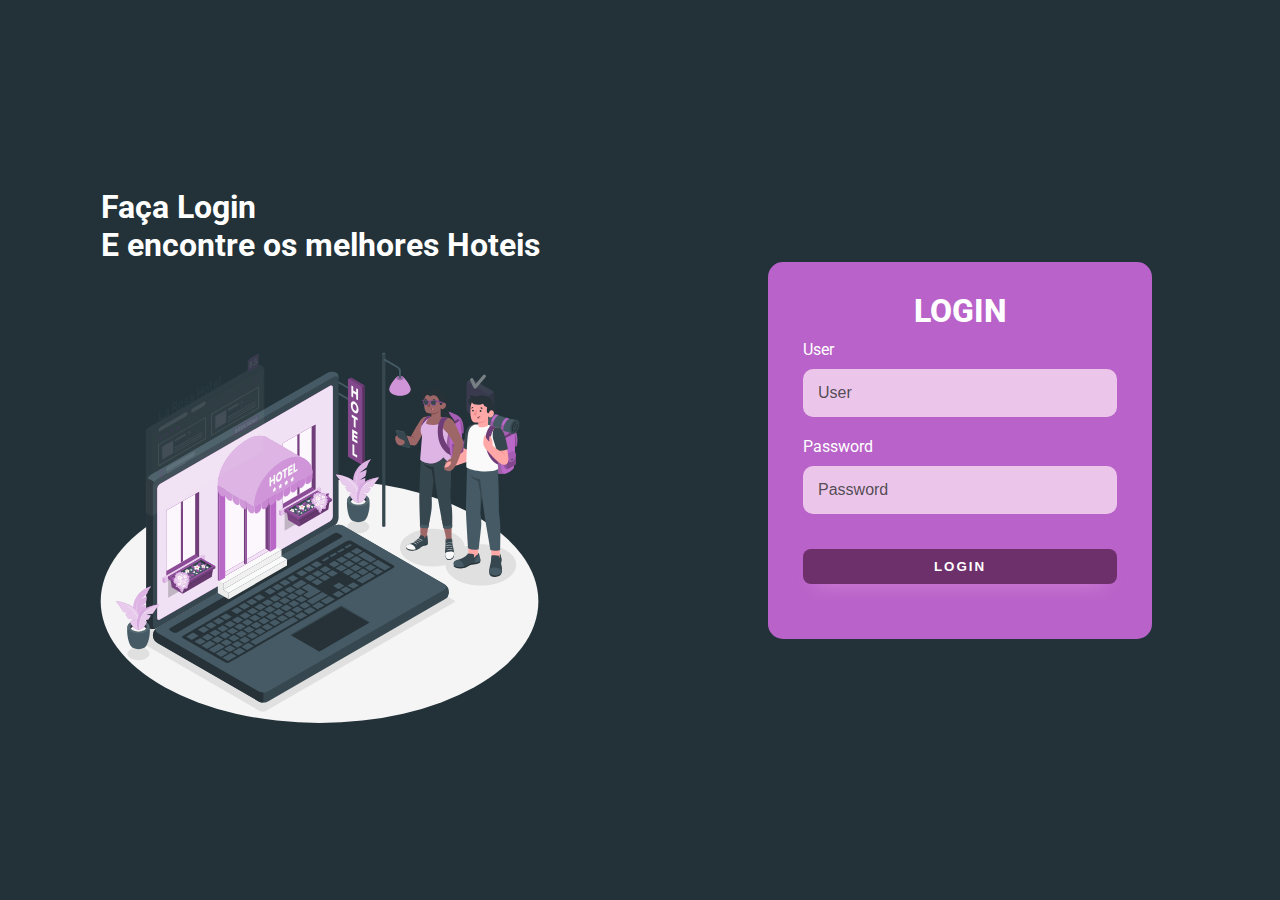
==== login.html @ 41d45cba "init" ====
<!DOCTYPE html>
<html lang="en">
<head>
  <meta charset="UTF-8">
  <meta http-equiv="X-UA-Compatible" content="IE=edge">
  <meta name="viewport" content="width=device-width, initial-scale=1.0">
  <link rel="stylesheet" href="./src/css/login-style.css">
  <title>Login</title>
</head>
<body>
  <div class="app-login">
    <div class="left-login">
      <h1>Faça Login <br>E encontre os melhores Hoteis</h1>
      <img src="./src/pic/hotel-booking-animate.svg" class="hotel-booking-animate" alt="hotel-booking">
    </div>
    <div class="right-login">
      <div class="card-login">
        <h1>LOGIN</h1>
        <div class="textfield">
          <label for="user">User</label>
          <input type="text" name="user" id="user-login" placeholder="User">
        </div>
        <div class="textfield">
          <label for="password">Password</label>
          <input type="password" name="password" id="password-login" placeholder="Password">
        </div>
        <button class="btn-login">Login</button>
      </div>
    </div>
  </div>
</body>
</html>
---- src/css/login-style.css ----
@import url('https://fonts.googleapis.com/css2?family=Roboto:wght@400;700&display=swap');

body{
  margin:0 ;
  font-family: 'Roboto',sans-serif;
}

body * {
  box-sizing: border-box;
}
.app-login{
  width: 100vw;
  height: 100vh;
  background: #223238;
  display: flex;
  justify-content: center;
  align-items: center;
}

.left-login{
  width: 50vw;
  height: 100vh;
  display: flex;
  justify-content: center;
  align-items: center;
  flex-direction: column;
}
.left-login >h1{
  /* font-size: 3vw; */
  color: #ffff;
}

.right-login{
  width: 50vw;
  height: 100vh;
  display: flex;
  justify-content: center;
  align-items: center;
}

.hotel-booking-animate{
  width: 35vw;

}
.card-login{
  width: 60%;
  display: flex;
  justify-content: center;
  align-items: center;
  flex-direction: column;
  padding: 30px 35px;
  background: #b962c9;
  border-radius: 15px;
  box-shadow: 0px 10px 40px #0000;
}
.card-login >h1{
  color: #ffff;
  font-weight: 800;
  margin: 0;
}
.textfield{
  width: 100%;
  display: flex;
  flex-direction: column;
  align-items: flex-start;
  justify-content: center;
  margin: 10px 0px;
}
.textfield >input{
  width: 100%;
  border: none;
  border-radius: 10px;
  padding: 15px;
  background: #EBC6EA;
  color: #6D306B;
  font-size: 12pt;
  box-shadow: #0000;
  outline:none ;
  box-sizing: border-box;
}

.textfield > label{
  color: #ffff ;
  margin-bottom: 10px;
}
.textfield > input::placeholder{
  color: #3b383bde
}

.btn-login{
  width: 100%;
  padding: 10px 0px;
  margin: 25px;
  border: none;
  border-radius: 8px;
  outline: none;
  text-transform: uppercase;
  font-weight: 800;
  letter-spacing: 2px;
  background: #6D306B;
  color: #ffff;
  cursor: pointer;
  box-shadow: 0px 10px 20px -12px #dd93db;
}

@media only screen and (max-width: 950px){
  .card-login{
    width: 85%;
  }
}

@media only screen and (max-width: 600px){
  .app-login{
    flex-direction: column;
  }

  .left-login > h1{
    display: none;
  }

  .left-login{
    width: 100%;
    height: auto;
  }

  .right-login {
    width: 90%;
    height: auto;
  }

  .hotel-booking-animate{
    width: 40vh;
  }

}
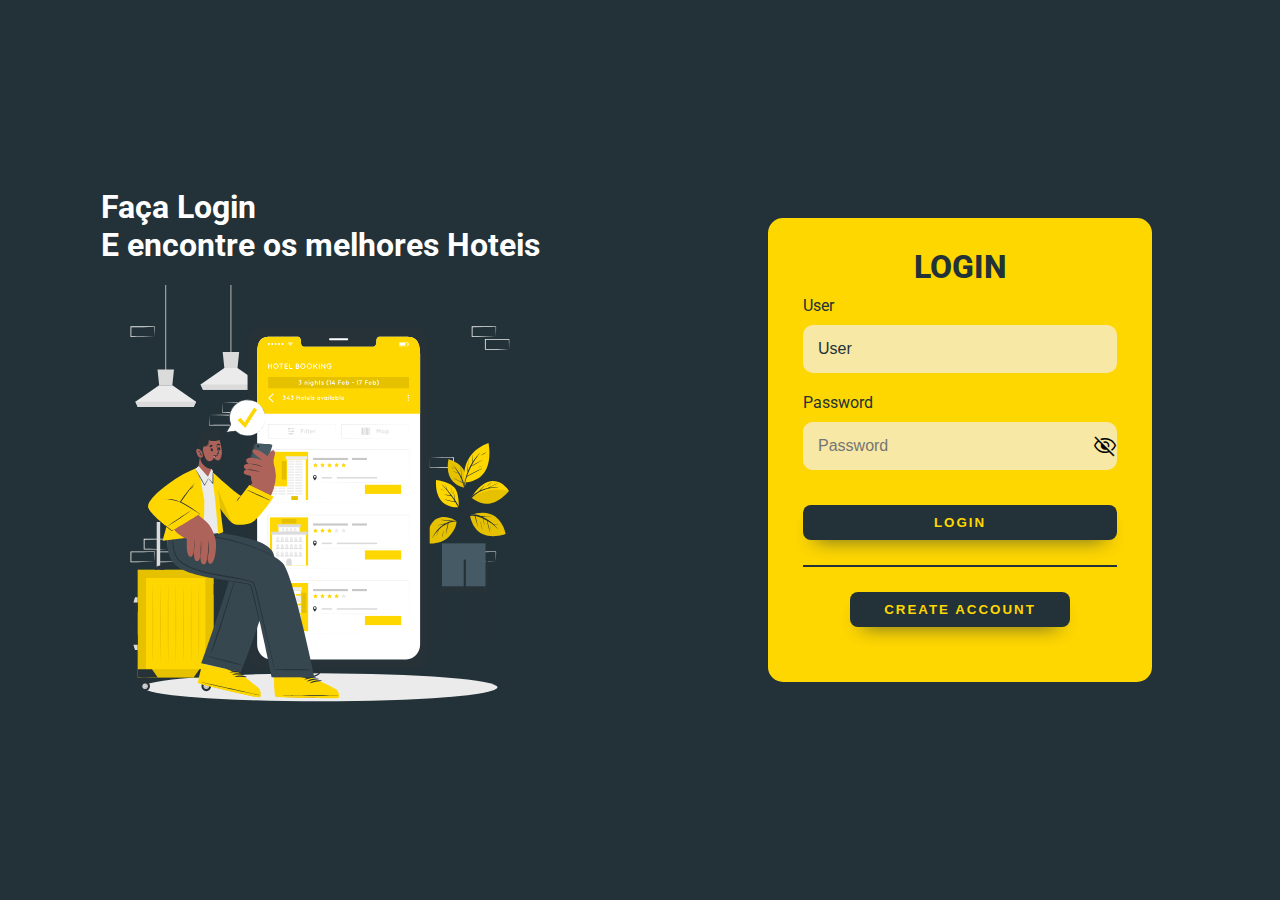
==== commit 5d96a2a3: "login;new user;current user" ====
--- a/login.html
+++ b/login.html
@@ -22,11 +22,17 @@
         </div>
         <div class="textfield">
           <label for="password">Password</label>
-          <input type="password" name="password" id="password-login" placeholder="Password">
+          <div class="textfield-input-pwd">
+            <input type="password" name="password" id="password-login" placeholder="Password">
+            <span class="material-symbols-outlined align-aye" id="toggle-password-login">visibility_off</span>
+          </div>
         </div>
-        <button class="btn-login">Login</button>
+        <button class="btn-login" id="btn-login-access">Login</button>
+        <div class="line"></div>
+        <button class="new-account" id="create-account">create account</button>
       </div>
     </div>
   </div>
+  <script type="module" src="./src/js/login/Login.js"></script>
 </body>
 </html>--- a/src/css/login-style.css
+++ b/src/css/login-style.css
@@ -1,4 +1,5 @@
 @import url('https://fonts.googleapis.com/css2?family=Roboto:wght@400;700&display=swap');
+@import url("https://fonts.googleapis.com/css2?family=Material+Symbols+Outlined:opsz,wght,FILL,GRAD@20..48,100..700,0..1,-50..200");
 
 body{
   margin:0 ;
@@ -49,12 +50,12 @@
   align-items: center;
   flex-direction: column;
   padding: 30px 35px;
-  background: #b962c9;
+  background: #FFD700;
   border-radius: 15px;
   box-shadow: 0px 10px 40px #0000;
 }
 .card-login >h1{
-  color: #ffff;
+  color: #223238;
   font-weight: 800;
   margin: 0;
 }
@@ -71,21 +72,62 @@
   border: none;
   border-radius: 10px;
   padding: 15px;
-  background: #EBC6EA;
-  color: #6D306B;
+  background: #f7e8a5;
+  color: #223238;
+  font-size: 12pt;
+  box-shadow: #223238;
+  outline:none ;
+  box-sizing: border-box;
+}
+
+.textfield > label{
+  color: #223238 ;
+  margin-bottom: 10px;
+}
+.textfield > input::placeholder{
+  color: #223238
+}
+
+.textfield-input-pwd {
+  display: flex;
+  width: 100%;
+  border-radius: 10px;
+  background: #f7e8a5;
+  flex-direction: row;
+  align-items: center;
+  box-sizing: border-box;
+}
+
+.textfield-input-pwd >input{
+  width: 100%;
+  border: none;
+  border-radius: 10px;
+  padding: 15px;
+  background: #f7e8a5;
+  color: #223238 ;
   font-size: 12pt;
   box-shadow: #0000;
   outline:none ;
   box-sizing: border-box;
 }
 
-.textfield > label{
-  color: #ffff ;
+.textfield-input-pwd >label{
+  color: #223238 ;
   margin-bottom: 10px;
 }
-.textfield > input::placeholder{
-  color: #3b383bde
-}
+
+.material-symbols-outlined {
+  font-variation-settings:
+  'FILL' 0,
+  'wght' 400,
+  'GRAD' 0,
+  'opsz' 48
+ }
+
+ .align-aye {
+  position: relative;
+  cursor: pointer;
+ }
 
 .btn-login{
   width: 100%;
@@ -97,10 +139,31 @@
   text-transform: uppercase;
   font-weight: 800;
   letter-spacing: 2px;
-  background: #6D306B;
-  color: #ffff;
+  background: #223238;
+  color: #FFD700;
   cursor: pointer;
-  box-shadow: 0px 10px 20px -12px #dd93db;
+  box-shadow: 0px 10px 20px -12px #223238;
+}
+
+.line {
+  border: 0.1px solid #223238;
+  width: 100%;
+  margin-bottom: 10px 0px;
+}
+.new-account{
+  width: 70%;
+  padding: 10px 0px;
+  margin: 25px;
+  border: none;
+  border-radius: 8px;
+  outline: none;
+  text-transform: uppercase;
+  font-weight: 800;
+  letter-spacing: 2px;
+  background: #223238;
+  color: #FFD700;
+  cursor: pointer;
+  box-shadow: 0px 10px 20px -12px #223238;
 }
 
 @media only screen and (max-width: 950px){
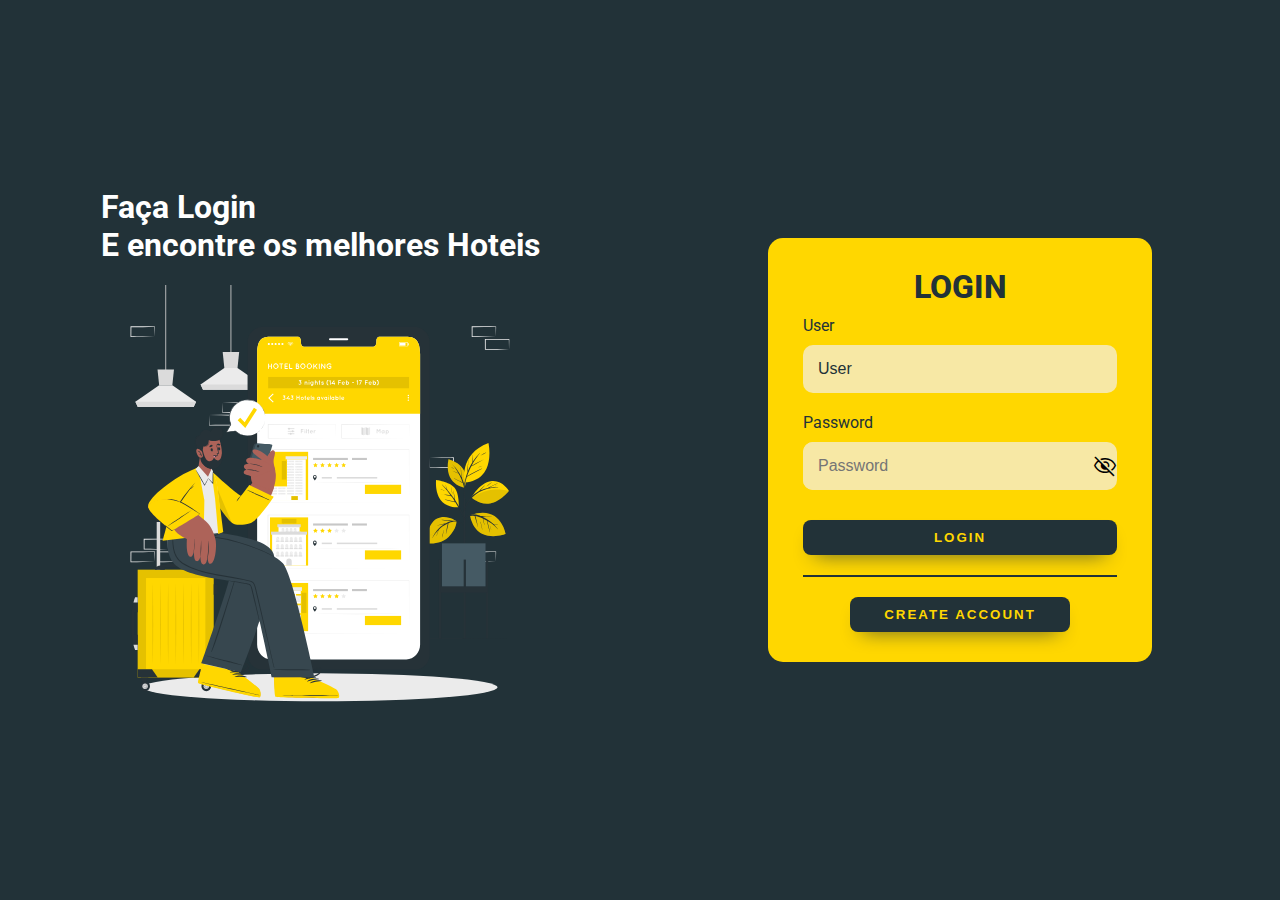
==== commit ae70e8d2: "current user;keep logged;home;encrypt" ====
--- a/login.html
+++ b/login.html
@@ -26,6 +26,7 @@
             <input type="password" name="password" id="password-login" placeholder="Password">
             <span class="material-symbols-outlined align-aye" id="toggle-password-login">visibility_off</span>
           </div>
+          <label class="msg-error" id="msg-error-id">Invalid email or password</label>
         </div>
         <button class="btn-login" id="btn-login-access">Login</button>
         <div class="line"></div>
--- a/src/css/login-style.css
+++ b/src/css/login-style.css
@@ -115,6 +115,12 @@
   color: #223238 ;
   margin-bottom: 10px;
 }
+.msg-error{
+  margin-top: 10px;
+  margin-bottom: 0px;
+  display: none;
+  color: red !important;
+}
 
 .material-symbols-outlined {
   font-variation-settings:
@@ -129,10 +135,11 @@
   cursor: pointer;
  }
 
-.btn-login{
-  width: 100%;
-  padding: 10px 0px;
-  margin: 25px;
+ .btn-login{
+  width: 100%;
+  padding: 10px;
+  margin-bottom: 20px;
+  margin-top: 20px;
   border: none;
   border-radius: 8px;
   outline: none;
@@ -153,7 +160,8 @@
 .new-account{
   width: 70%;
   padding: 10px 0px;
-  margin: 25px;
+  margin-top: 20px;
+  margin-bottom: 0;
   border: none;
   border-radius: 8px;
   outline: none;
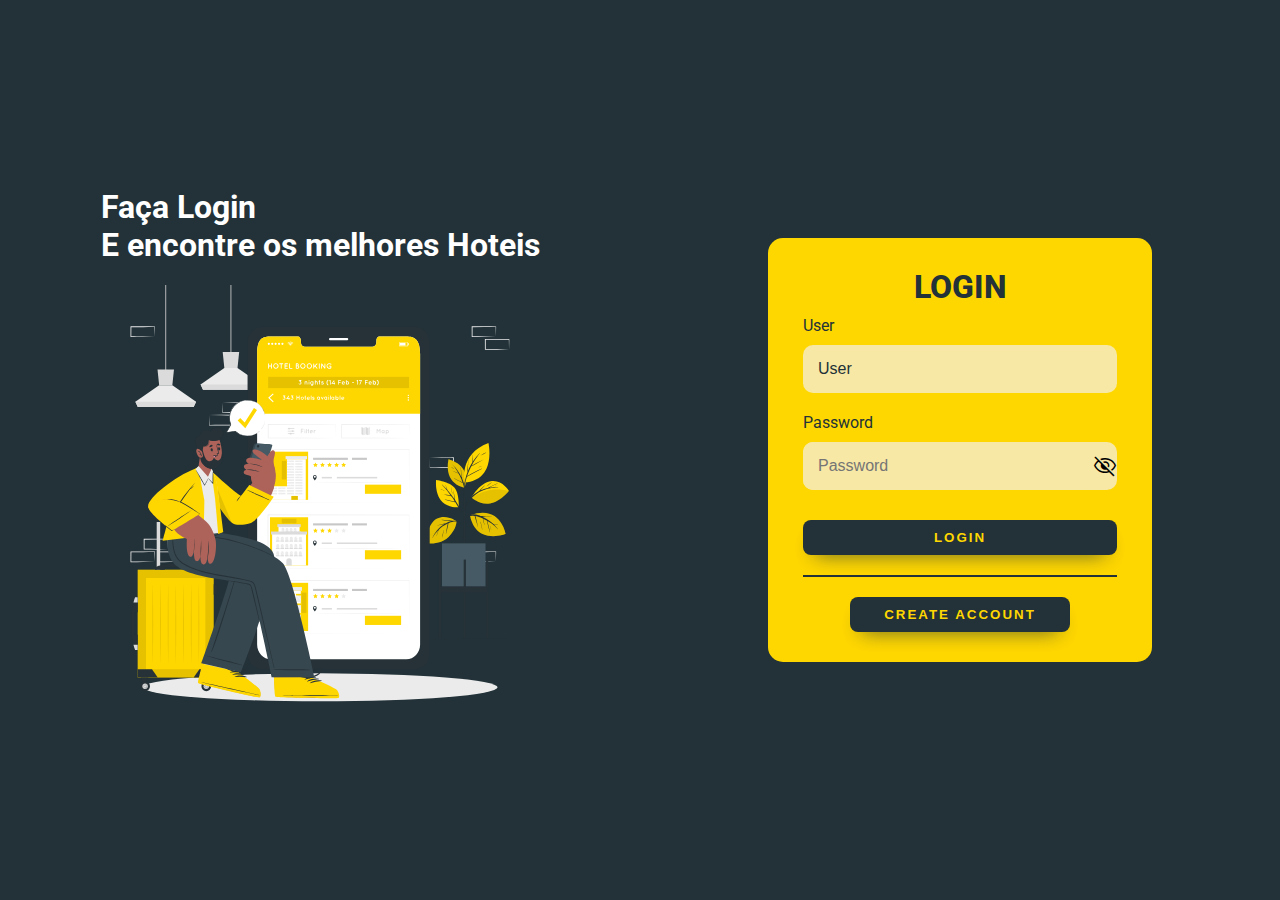
==== commit 31401c59: "current user;keep logged;home;login;register" ====
--- a/login.html
+++ b/login.html
@@ -26,7 +26,7 @@
             <input type="password" name="password" id="password-login" placeholder="Password">
             <span class="material-symbols-outlined align-aye" id="toggle-password-login">visibility_off</span>
           </div>
-          <label class="msg-error" id="msg-error-id">Invalid email or password</label>
+          <label class="msg-error" id="msg-error-id"></label>
         </div>
         <button class="btn-login" id="btn-login-access">Login</button>
         <div class="line"></div>
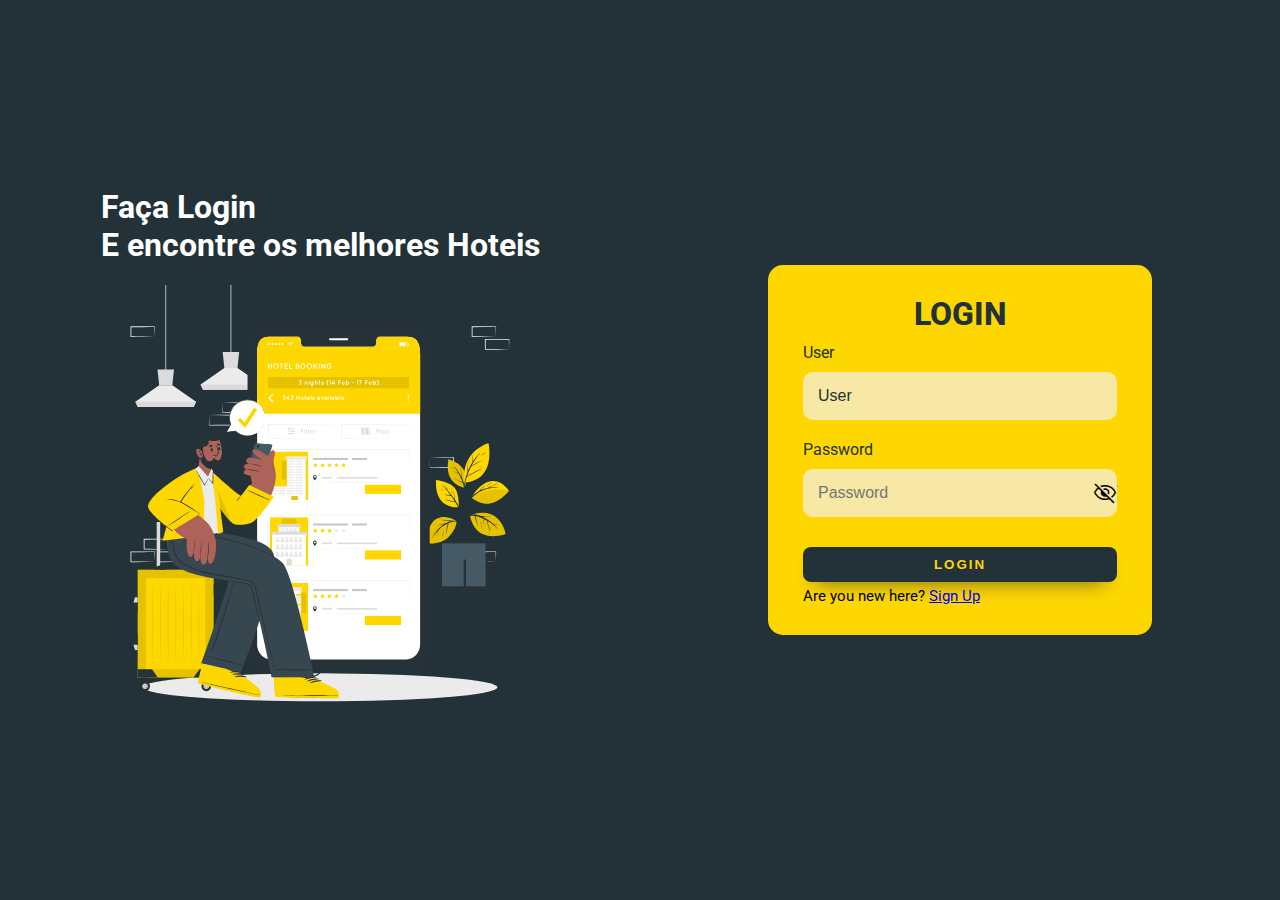
==== commit 2448595c: "sing in and sign up link" ====
--- a/login.html
+++ b/login.html
@@ -29,8 +29,10 @@
           <label class="msg-error" id="msg-error-id"></label>
         </div>
         <button class="btn-login" id="btn-login-access">Login</button>
-        <div class="line"></div>
-        <button class="new-account" id="create-account">create account</button>
+        <div class="signup-link-wrapper">
+          Are you new here?
+          <a class="signup-link" id="signup" target="_blank" rel="noopener noreferrer" href="http://127.0.0.1:5500/register.html">Sign Up</a>
+        </div>
       </div>
     </div>
   </div>
--- a/src/css/login-style.css
+++ b/src/css/login-style.css
@@ -138,8 +138,8 @@
  .btn-login{
   width: 100%;
   padding: 10px;
-  margin-bottom: 20px;
   margin-top: 20px;
+  margin-bottom: 5px;
   border: none;
   border-radius: 8px;
   outline: none;
@@ -151,27 +151,12 @@
   cursor: pointer;
   box-shadow: 0px 10px 20px -12px #223238;
 }
-
-.line {
-  border: 0.1px solid #223238;
-  width: 100%;
-  margin-bottom: 10px 0px;
+.signup-link-wrapper{
+  align-self: flex-start;
+  font-size: 15px;
 }
-.new-account{
-  width: 70%;
-  padding: 10px 0px;
-  margin-top: 20px;
-  margin-bottom: 0;
-  border: none;
-  border-radius: 8px;
-  outline: none;
-  text-transform: uppercase;
-  font-weight: 800;
-  letter-spacing: 2px;
-  background: #223238;
-  color: #FFD700;
+.signup-link{
   cursor: pointer;
-  box-shadow: 0px 10px 20px -12px #223238;
 }
 
 @media only screen and (max-width: 950px){
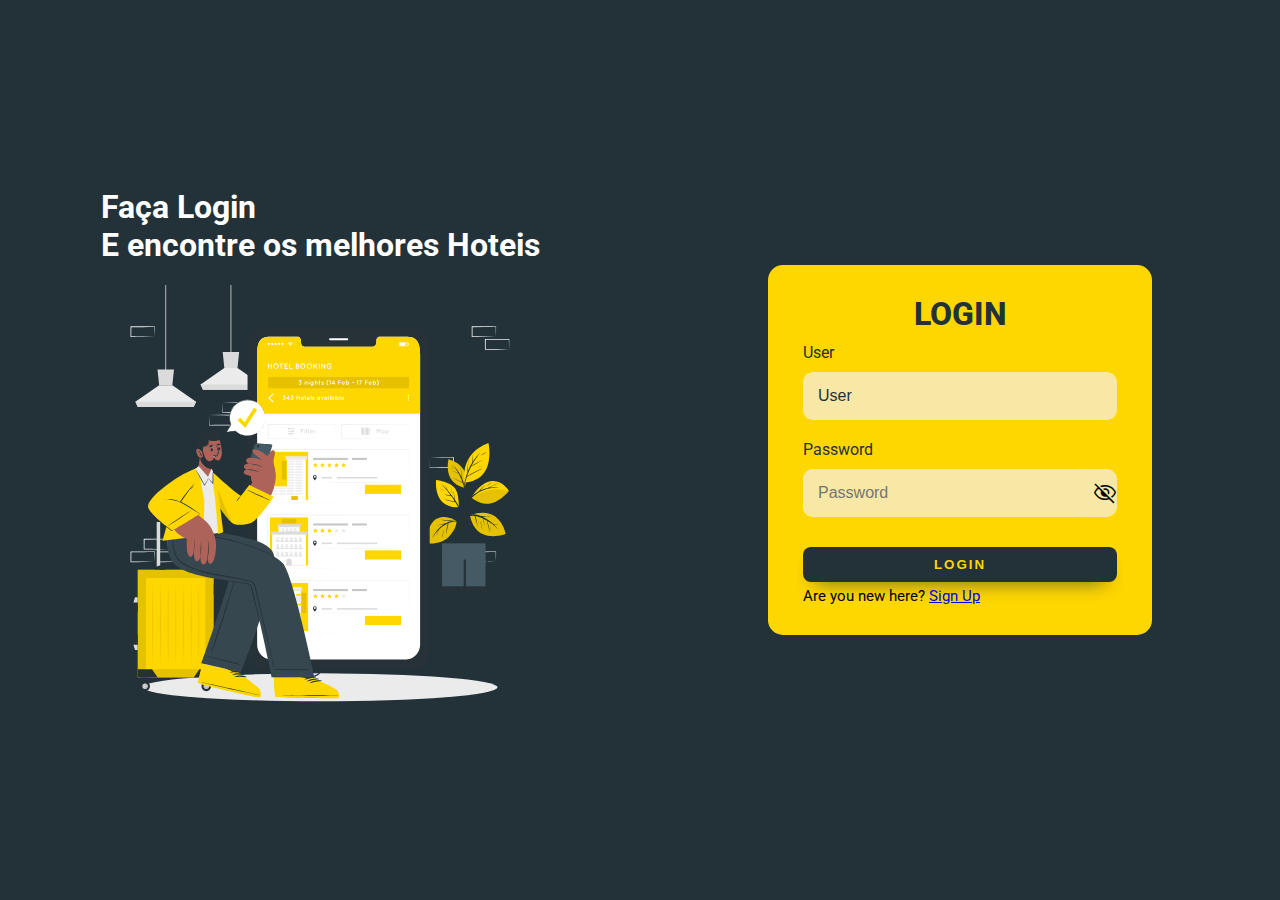
==== commit f38631ac: "routes" ====
--- a/login.html
+++ b/login.html
@@ -31,7 +31,7 @@
         <button class="btn-login" id="btn-login-access">Login</button>
         <div class="signup-link-wrapper">
           Are you new here?
-          <a class="signup-link" id="signup" target="_blank" rel="noopener noreferrer" href="http://127.0.0.1:5500/register.html">Sign Up</a>
+          <a class="signup-link" id="signup" target="_blank" rel="noopener noreferrer" href="https://ac-gomes.github.io/basic-login-localstorage/register.html">Sign Up</a>
         </div>
       </div>
     </div>
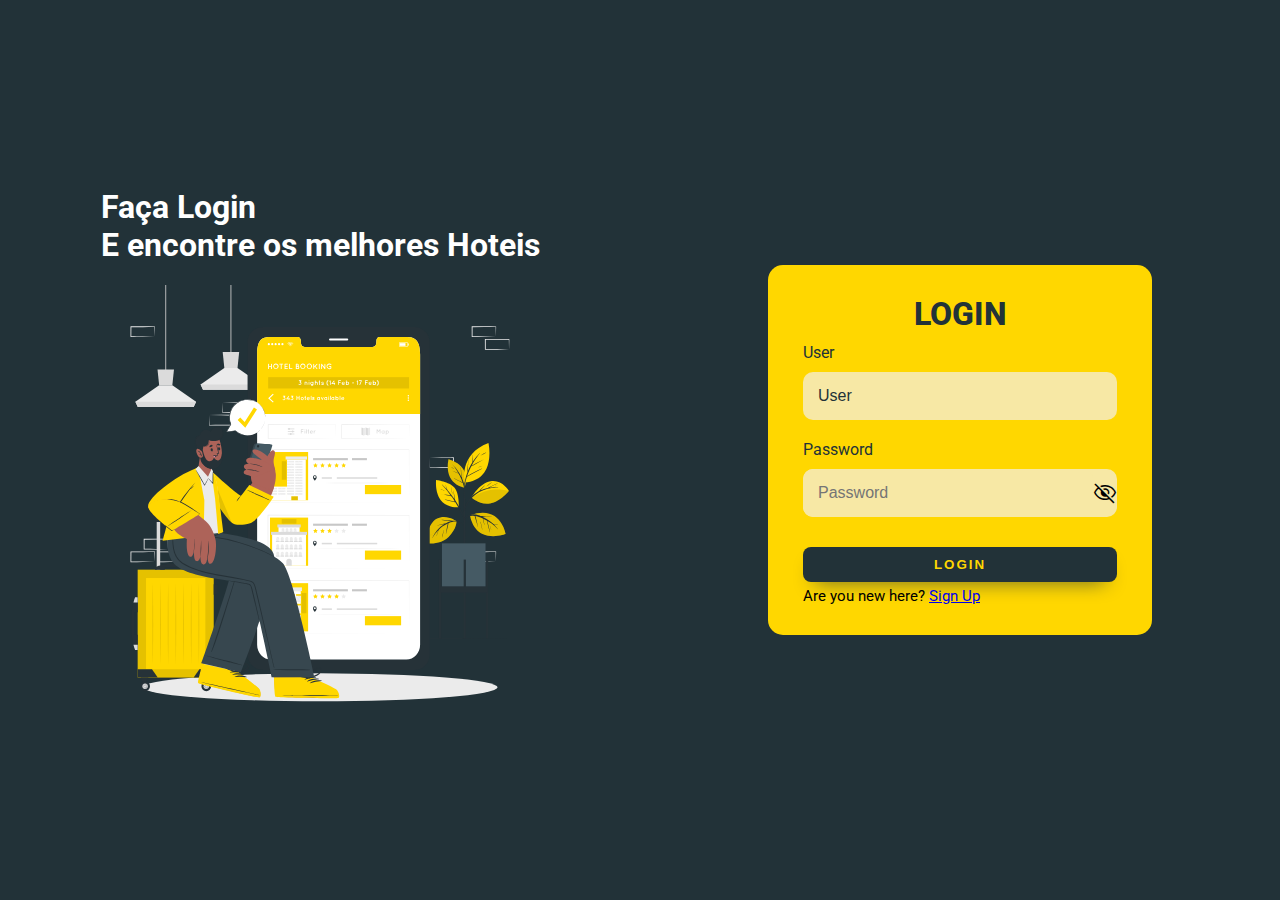
==== commit 21dbc65d: "routes" ====
--- a/login.html
+++ b/login.html
@@ -31,7 +31,7 @@
         <button class="btn-login" id="btn-login-access">Login</button>
         <div class="signup-link-wrapper">
           Are you new here?
-          <a class="signup-link" id="signup" target="_blank" rel="noopener noreferrer" href="https://ac-gomes.github.io/basic-login-localstorage/register.html">Sign Up</a>
+          <a class="signup-link" id="signup" target="_self" rel="noopener noreferrer" href="https://ac-gomes.github.io/basic-login-localstorage/register.html">Sign Up</a>
         </div>
       </div>
     </div>
